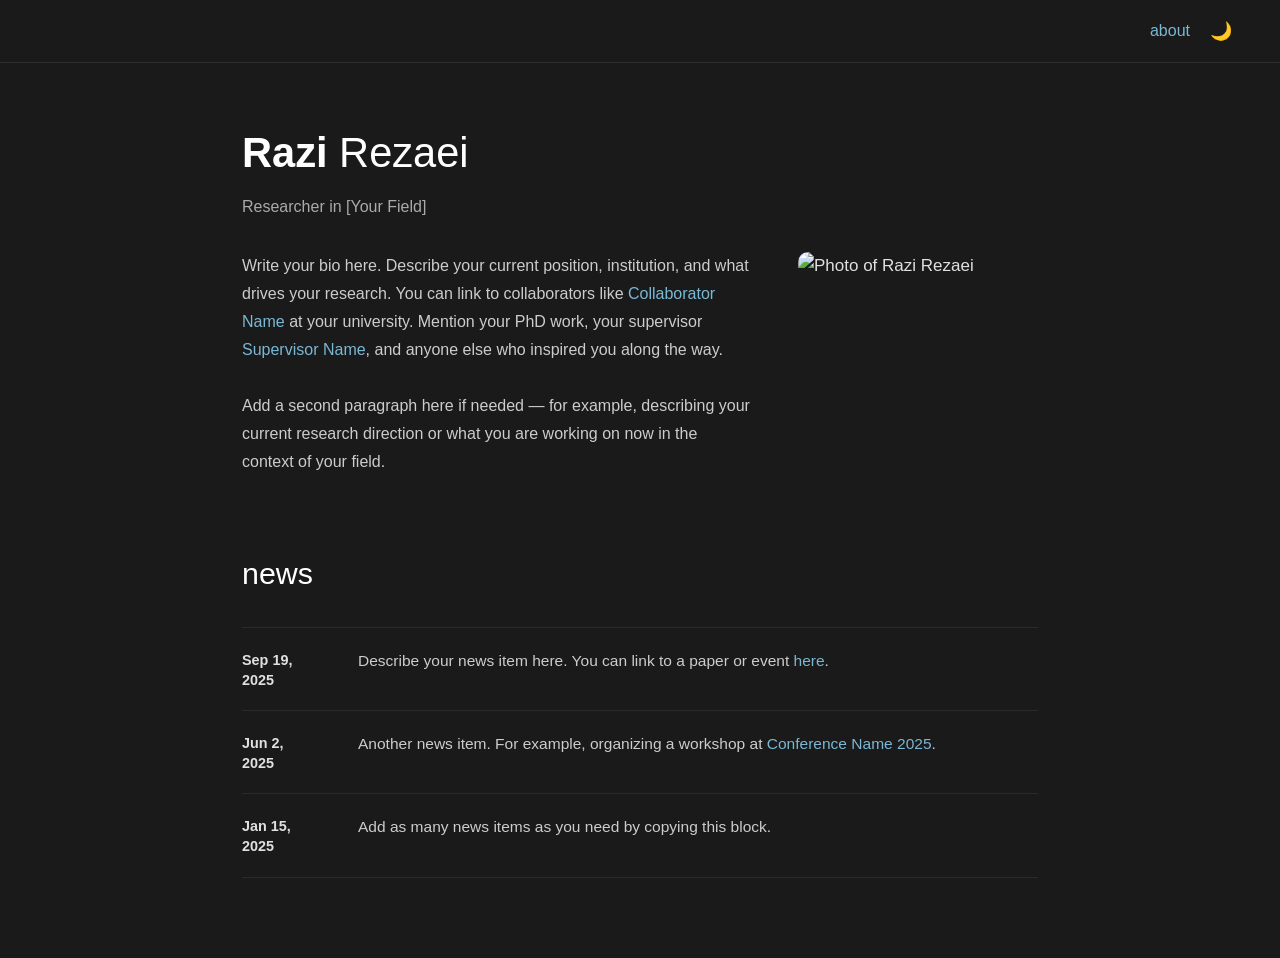
==== new.html @ 18552d3b "Add new HTML file for personal webpage" ====
<!DOCTYPE html>
<html lang="en">
<head>
  <meta charset="UTF-8" />
  <meta name="viewport" content="width=device-width, initial-scale=1.0" />
  <title>Razi Rezaei</title>
  <style>
    *, *::before, *::after { box-sizing: border-box; margin: 0; padding: 0; }

    body {
      background-color: #1a1a1a;
      color: #e0e0e0;
      font-family: -apple-system, BlinkMacSystemFont, "Segoe UI", Roboto, sans-serif;
      font-size: 17px;
      line-height: 1.65;
    }

    /* ── Top nav ── */
    nav {
      display: flex;
      justify-content: flex-end;
      align-items: center;
      padding: 18px 48px;
      border-bottom: 1px solid #2e2e2e;
      gap: 20px;
    }

    nav a {
      color: #7ab8d4;
      text-decoration: none;
      font-size: 16px;
    }

    nav a:hover { text-decoration: underline; }

    .theme-toggle {
      background: none;
      border: none;
      cursor: pointer;
      font-size: 18px;
      color: #e0e0e0;
      padding: 0;
    }

    /* ── Main layout ── */
    main {
      max-width: 860px;
      margin: 0 auto;
      padding: 56px 32px 80px;
    }

    /* ── Hero section ── */
    .hero-name {
      font-size: 2.6rem;
      font-weight: 400;
      margin-bottom: 6px;
      color: #ffffff;
    }

    .hero-name strong {
      font-weight: 800;
    }

    .hero-subtitle {
      font-size: 1rem;
      color: #aaaaaa;
      margin-bottom: 32px;
    }

    .hero-body {
      display: flex;
      gap: 48px;
      align-items: flex-start;
    }

    .hero-bio {
      flex: 1;
      font-size: 1rem;
      color: #cccccc;
      line-height: 1.75;
    }

    .hero-bio a {
      color: #7ab8d4;
      text-decoration: none;
    }

    .hero-bio a:hover { text-decoration: underline; }

    .hero-photo {
      flex-shrink: 0;
      width: 240px;
    }

    .hero-photo img {
      width: 100%;
      border-radius: 10px;
      display: block;
      object-fit: cover;
    }

    /* ── News section ── */
    .news-section {
      margin-top: 72px;
    }

    .news-section h2 {
      font-size: 1.9rem;
      font-weight: 300;
      color: #ffffff;
      margin-bottom: 28px;
    }

    .news-list {
      display: flex;
      flex-direction: column;
      gap: 0;
    }

    .news-item {
      display: grid;
      grid-template-columns: 100px 1fr;
      gap: 16px;
      padding: 20px 0;
      border-top: 1px solid #2a2a2a;
      align-items: start;
    }

    .news-item:last-child {
      border-bottom: 1px solid #2a2a2a;
    }

    .news-date {
      font-size: 0.9rem;
      font-weight: 700;
      color: #e0e0e0;
      padding-top: 2px;
      line-height: 1.4;
    }

    .news-text {
      font-size: 0.97rem;
      color: #cccccc;
      line-height: 1.7;
    }

    .news-text a {
      color: #7ab8d4;
      text-decoration: none;
    }

    .news-text a:hover { text-decoration: underline; }

    /* ── Responsive ── */
    @media (max-width: 620px) {
      .hero-body { flex-direction: column-reverse; }
      .hero-photo { width: 100%; max-width: 300px; margin: 0 auto; }
      nav { padding: 16px 20px; }
      main { padding: 36px 20px 60px; }
      .news-item { grid-template-columns: 90px 1fr; }
    }
  </style>
</head>
<body>

  <!-- Navigation -->
  <nav>
    <a href="#">about</a>
    <button class="theme-toggle" onclick="toggleTheme()" title="Toggle theme">🌙</button>
  </nav>

  <main>

    <!-- Hero -->
    <h1 class="hero-name"><strong>Razi</strong> Rezaei</h1>
    <p class="hero-subtitle">Researcher in [Your Field]</p>

    <div class="hero-body">
      <div class="hero-bio">
        <p>
          Write your bio here. Describe your current position, institution, and
          what drives your research. You can link to collaborators like
          <a href="#">Collaborator Name</a> at your university. Mention your
          PhD work, your supervisor <a href="#">Supervisor Name</a>, and anyone
          else who inspired you along the way.
        </p>
        <br />
        <p>
          Add a second paragraph here if needed — for example, describing your
          current research direction or what you are working on now in the
          context of your field.
        </p>
      </div>

      <div class="hero-photo">
        <!-- Replace 'photo.jpg' with your actual image filename -->
        <img src="photo.jpg" alt="Photo of Razi Rezaei" />
      </div>
    </div>

    <!-- News -->
    <section class="news-section">
      <h2>news</h2>
      <div class="news-list">

        <div class="news-item">
          <div class="news-date">Sep 19,<br />2025</div>
          <div class="news-text">
            Describe your news item here. You can link to a paper or event
            <a href="#">here</a>.
          </div>
        </div>

        <div class="news-item">
          <div class="news-date">Jun 2,<br />2025</div>
          <div class="news-text">
            Another news item. For example, organizing a workshop at
            <a href="#">Conference Name 2025</a>.
          </div>
        </div>

        <div class="news-item">
          <div class="news-date">Jan 15,<br />2025</div>
          <div class="news-text">
            Add as many news items as you need by copying this block.
          </div>
        </div>

      </div>
    </section>

  </main>

  <script>
    // Simple light/dark toggle
    const light = {
      '--bg': '#ffffff', '--text': '#111111', '--sub': '#555555',
      '--bio': '#222222', '--link': '#1a6fa0', '--border': '#dddddd',
      '--date': '#111111', '--news': '#333333', '--h': '#000000'
    };
    const dark = {
      '--bg': '#1a1a1a', '--text': '#e0e0e0', '--sub': '#aaaaaa',
      '--bio': '#cccccc', '--link': '#7ab8d4', '--border': '#2a2a2a',
      '--date': '#e0e0e0', '--news': '#cccccc', '--h': '#ffffff'
    };

    function applyTheme(theme) {
      const r = document.documentElement;
      // Direct property approach since we used literal colours above;
      // for a full CSS-variable version you'd swap these out.
      const isDark = theme === 'dark';
      document.body.style.backgroundColor = isDark ? '#1a1a1a' : '#f5f5f5';
      document.body.style.color = isDark ? '#e0e0e0' : '#111111';
      localStorage.setItem('theme', theme);
    }

    function toggleTheme() {
      const current = localStorage.getItem('theme') || 'dark';
      const next = current === 'dark' ? 'light' : 'dark';
      applyTheme(next);
      document.querySelector('.theme-toggle').textContent = next === 'dark' ? '🌙' : '☀️';
    }

    // Apply saved theme on load
    const saved = localStorage.getItem('theme') || 'dark';
    applyTheme(saved);
    document.querySelector('.theme-toggle').textContent = saved === 'dark' ? '🌙' : '☀️';
  </script>

</body>
</html>
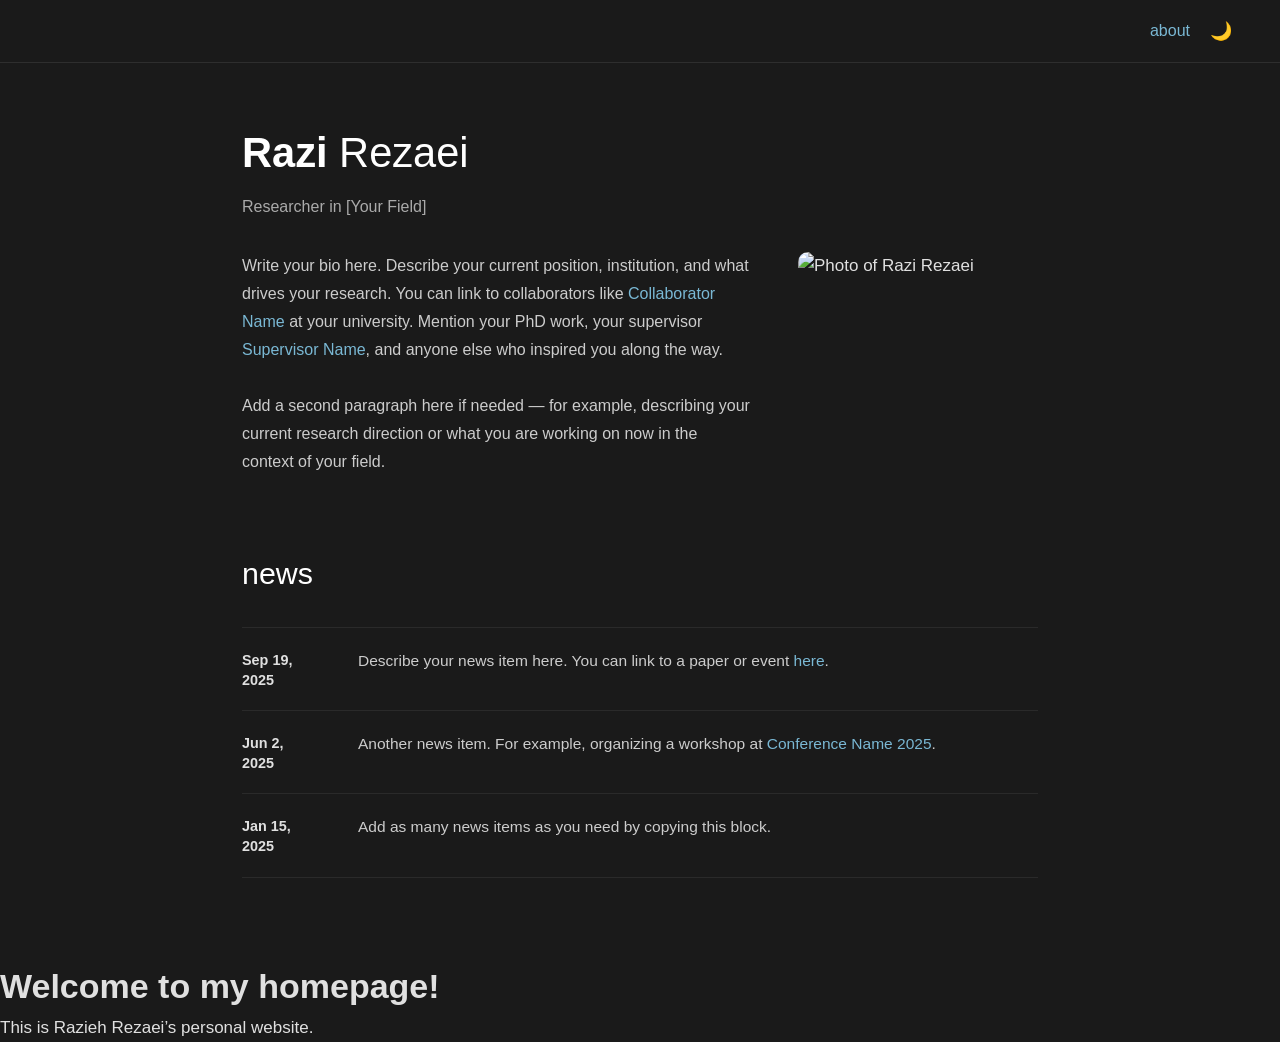
==== commit 0dda8dd2: "Create new.html for personal homepage Added a new HTML structure for a personal homepage." ====
--- a/new.html
+++ b/new.html
@@ -269,3 +269,17 @@
 
 </body>
 </html>
+
+
+
+
+<!DOCTYPE html>
+<html>
+<head>
+  <title>Razieh Rezaei</title>
+</head>
+<body>
+  <h1>Welcome to my homepage!</h1>
+  <p>This is Razieh Rezaei’s personal website.</p>
+</body>
+</html>
